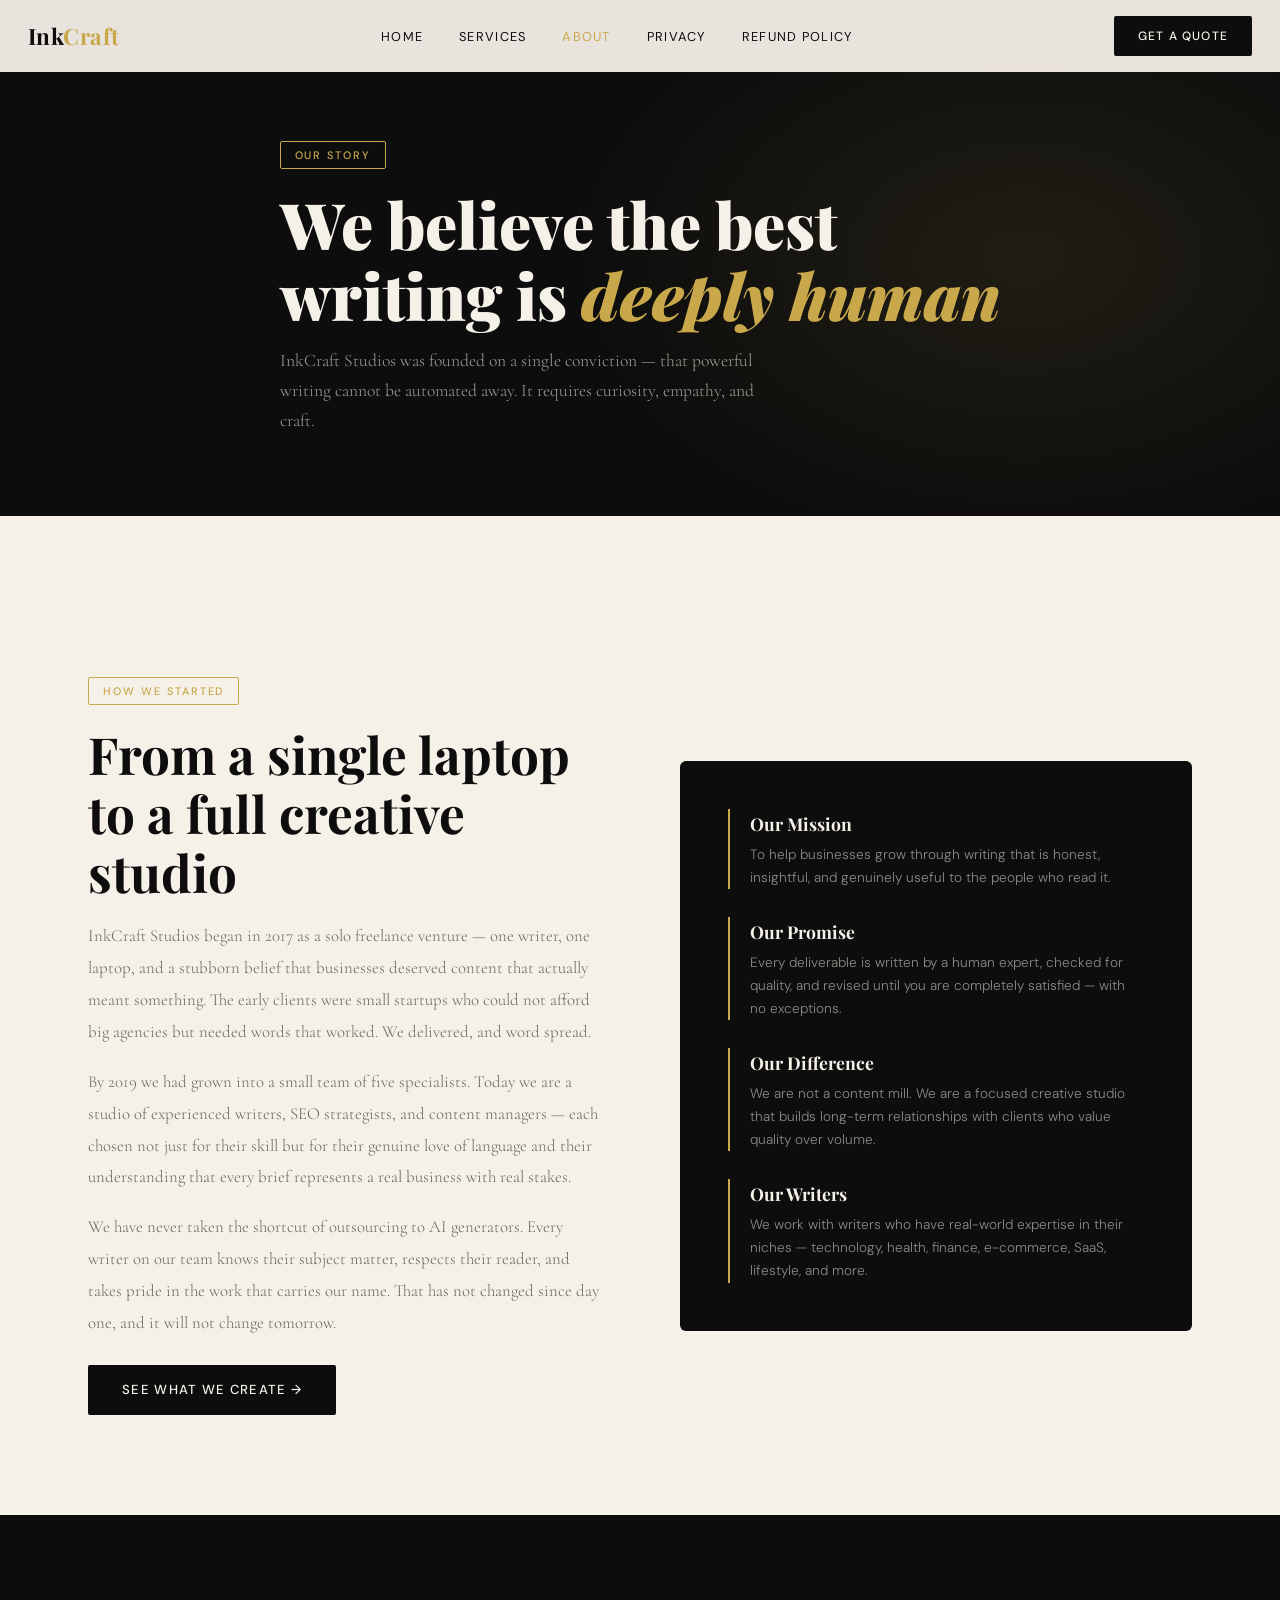
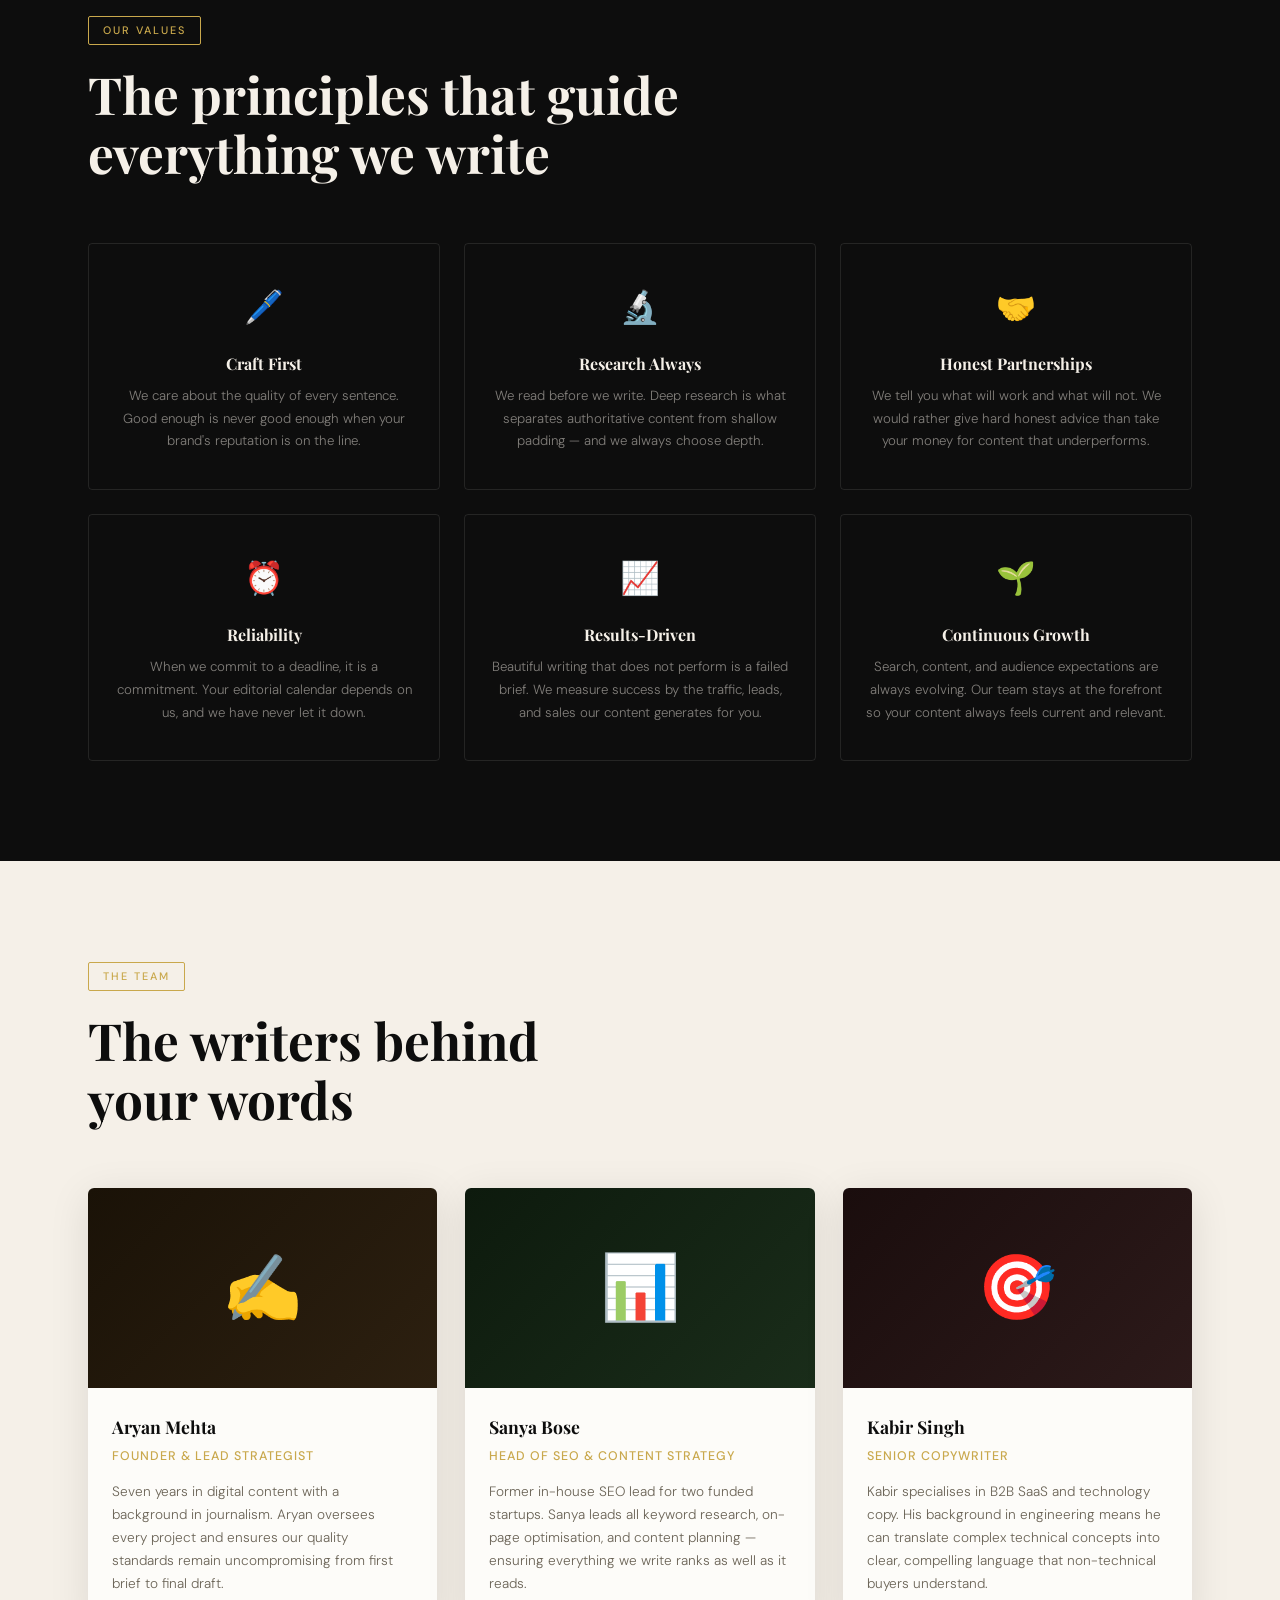
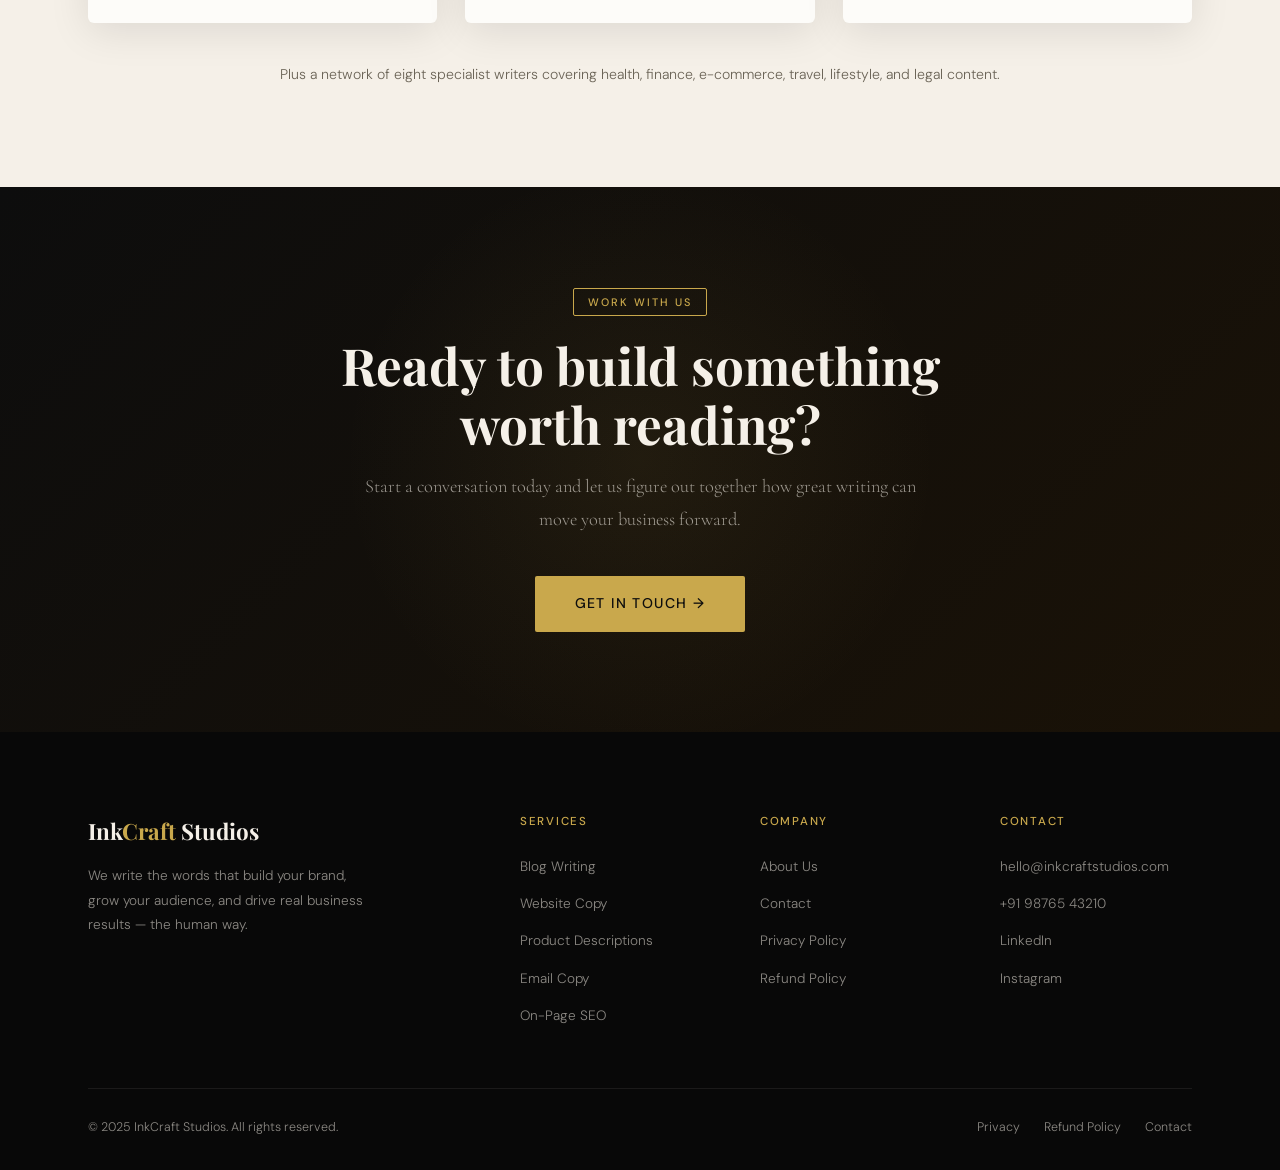
==== about.html @ d83bd99e "Add files via upload" ====
<!DOCTYPE html>
<html lang="en">
<head>
  <meta charset="UTF-8" />
  <meta name="viewport" content="width=device-width, initial-scale=1.0" />
  <title>About Us — InkCraft Studios</title>
  <meta name="description" content="Learn the story behind InkCraft Studios — a team of passionate human writers dedicated to creating content that builds brands, earns trust, and drives growth." />
  <link rel="stylesheet" href="style.css" />
  <style>
    .team-grid { display: grid; grid-template-columns: repeat(3, 1fr); gap: 28px; margin-top: 60px; }
    .team-card { background: var(--white); border-radius: 6px; overflow: hidden; box-shadow: var(--shadow); transition: transform 0.3s; }
    .team-card:hover { transform: translateY(-6px); }
    .team-avatar { height: 200px; display: flex; align-items: center; justify-content: center; font-size: 4rem; }
    .team-avatar.c1 { background: linear-gradient(135deg, #1a1207, #2d2010); }
    .team-avatar.c2 { background: linear-gradient(135deg, #0d1a0d, #1a2d1a); }
    .team-avatar.c3 { background: linear-gradient(135deg, #1a0d0d, #2d1a1a); }
    .team-info { padding: 24px 24px 28px; }
    .team-info h4 { font-family: var(--ff-head); font-size: 1.1rem; font-weight: 700; margin-bottom: 4px; }
    .team-info .role { font-size: 0.78rem; color: var(--gold); font-weight: 500; letter-spacing: 0.08em; text-transform: uppercase; margin-bottom: 12px; }
    .team-info p { font-size: 0.85rem; color: var(--muted); line-height: 1.7; }
    @media(max-width:768px){ .team-grid { grid-template-columns: 1fr; } }
  </style>
</head>
<body class="light-page">

  <!-- ══ NAVBAR ══════════════════════════════════════════════ -->
  <nav class="navbar light-nav">
    <a href="index.html" class="nav-logo">Ink<span>Craft</span></a>
    <ul class="nav-links">
      <li><a href="index.html">Home</a></li>
      <li><a href="services.html">Services</a></li>
      <li><a href="about.html">About</a></li>
      <li><a href="privacy.html">Privacy</a></li>
      <li><a href="refund.html">Refund Policy</a></li>
    </ul>
    <a href="services.html#contact" class="nav-cta">Get a Quote</a>
    <div class="hamburger" aria-label="Open menu" role="button" tabindex="0">
      <span></span><span></span><span></span>
    </div>
  </nav>

  <div class="mobile-menu" aria-hidden="true">
    <button class="mobile-close" aria-label="Close menu">✕</button>
    <a href="index.html">Home</a>
    <a href="services.html">Services</a>
    <a href="about.html">About</a>
    <a href="privacy.html">Privacy</a>
    <a href="refund.html">Refund Policy</a>
    <a href="services.html#contact" class="btn btn-primary">Get a Quote</a>
  </div>

  <!-- ══ PAGE HERO ════════════════════════════════════════════ -->
  <section class="page-hero">
    <div class="page-hero-bg"></div>
    <div class="container page-hero-content">
      <span class="tag">Our Story</span>
      <h1>We believe the best<br>writing is <em>deeply human</em></h1>
      <p>InkCraft Studios was founded on a single conviction — that powerful writing cannot be automated away. It requires curiosity, empathy, and craft.</p>
    </div>
  </section>

  <!-- ══ STORY ═════════════════════════════════════════════════ -->
  <section class="section">
    <div class="container">
      <div class="about-grid">
        <div class="about-text">
          <span class="tag">How We Started</span>
          <h2 class="section-title">From a single laptop<br>to a full creative studio</h2>
          <p>InkCraft Studios began in 2017 as a solo freelance venture — one writer, one laptop, and a stubborn belief that businesses deserved content that actually meant something. The early clients were small startups who could not afford big agencies but needed words that worked. We delivered, and word spread.</p>
          <p>By 2019 we had grown into a small team of five specialists. Today we are a studio of experienced writers, SEO strategists, and content managers — each chosen not just for their skill but for their genuine love of language and their understanding that every brief represents a real business with real stakes.</p>
          <p>We have never taken the shortcut of outsourcing to AI generators. Every writer on our team knows their subject matter, respects their reader, and takes pride in the work that carries our name. That has not changed since day one, and it will not change tomorrow.</p>
          <a href="services.html" class="btn btn-dark" style="margin-top:8px;">See What We Create →</a>
        </div>
        <div class="about-visual reveal">
          <div class="about-highlight">
            <h4>Our Mission</h4>
            <p>To help businesses grow through writing that is honest, insightful, and genuinely useful to the people who read it.</p>
          </div>
          <div class="about-highlight">
            <h4>Our Promise</h4>
            <p>Every deliverable is written by a human expert, checked for quality, and revised until you are completely satisfied — with no exceptions.</p>
          </div>
          <div class="about-highlight">
            <h4>Our Difference</h4>
            <p>We are not a content mill. We are a focused creative studio that builds long-term relationships with clients who value quality over volume.</p>
          </div>
          <div class="about-highlight">
            <h4>Our Writers</h4>
            <p>We work with writers who have real-world expertise in their niches — technology, health, finance, e-commerce, SaaS, lifestyle, and more.</p>
          </div>
        </div>
      </div>
    </div>
  </section>

  <!-- ══ VALUES ════════════════════════════════════════════════ -->
  <section class="section section--dark">
    <div class="container">
      <span class="tag">Our Values</span>
      <h2 class="section-title reveal">The principles that guide<br>everything we write</h2>
      <div class="values-grid">
        <div class="value-card reveal">
          <div class="value-icon">🖊️</div>
          <h4>Craft First</h4>
          <p>We care about the quality of every sentence. Good enough is never good enough when your brand's reputation is on the line.</p>
        </div>
        <div class="value-card reveal">
          <div class="value-icon">🔬</div>
          <h4>Research Always</h4>
          <p>We read before we write. Deep research is what separates authoritative content from shallow padding — and we always choose depth.</p>
        </div>
        <div class="value-card reveal">
          <div class="value-icon">🤝</div>
          <h4>Honest Partnerships</h4>
          <p>We tell you what will work and what will not. We would rather give hard honest advice than take your money for content that underperforms.</p>
        </div>
        <div class="value-card reveal">
          <div class="value-icon">⏰</div>
          <h4>Reliability</h4>
          <p>When we commit to a deadline, it is a commitment. Your editorial calendar depends on us, and we have never let it down.</p>
        </div>
        <div class="value-card reveal">
          <div class="value-icon">📈</div>
          <h4>Results-Driven</h4>
          <p>Beautiful writing that does not perform is a failed brief. We measure success by the traffic, leads, and sales our content generates for you.</p>
        </div>
        <div class="value-card reveal">
          <div class="value-icon">🌱</div>
          <h4>Continuous Growth</h4>
          <p>Search, content, and audience expectations are always evolving. Our team stays at the forefront so your content always feels current and relevant.</p>
        </div>
      </div>
    </div>
  </section>

  <!-- ══ TEAM ══════════════════════════════════════════════════ -->
  <section class="section">
    <div class="container">
      <span class="tag">The Team</span>
      <h2 class="section-title reveal">The writers behind<br>your words</h2>
      <div class="team-grid">
        <div class="team-card reveal">
          <div class="team-avatar c1">✍️</div>
          <div class="team-info">
            <h4>Aryan Mehta</h4>
            <p class="role">Founder &amp; Lead Strategist</p>
            <p>Seven years in digital content with a background in journalism. Aryan oversees every project and ensures our quality standards remain uncompromising from first brief to final draft.</p>
          </div>
        </div>
        <div class="team-card reveal">
          <div class="team-avatar c2">📊</div>
          <div class="team-info">
            <h4>Sanya Bose</h4>
            <p class="role">Head of SEO &amp; Content Strategy</p>
            <p>Former in-house SEO lead for two funded startups. Sanya leads all keyword research, on-page optimisation, and content planning — ensuring everything we write ranks as well as it reads.</p>
          </div>
        </div>
        <div class="team-card reveal">
          <div class="team-avatar c3">🎯</div>
          <div class="team-info">
            <h4>Kabir Singh</h4>
            <p class="role">Senior Copywriter</p>
            <p>Kabir specialises in B2B SaaS and technology copy. His background in engineering means he can translate complex technical concepts into clear, compelling language that non-technical buyers understand.</p>
          </div>
        </div>
      </div>
      <p style="text-align:center; margin-top:40px; color:var(--muted); font-size:0.88rem;">
        Plus a network of eight specialist writers covering health, finance, e-commerce, travel, lifestyle, and legal content.
      </p>
    </div>
  </section>

  <!-- ══ CTA ═══════════════════════════════════════════════════ -->
  <section class="cta-section">
    <div class="container" style="position:relative;z-index:2">
      <span class="tag">Work With Us</span>
      <h2 class="section-title">Ready to build something<br>worth reading?</h2>
      <p class="section-subtitle">Start a conversation today and let us figure out together how great writing can move your business forward.</p>
      <a href="services.html#contact" class="btn btn-primary" style="font-size:0.88rem; padding: 16px 40px;">
        Get in Touch →
      </a>
    </div>
  </section>

  <!-- ══ FOOTER ════════════════════════════════════════════════ -->
  <footer class="footer">
    <div class="container">
      <div class="footer-grid">
        <div class="footer-brand">
          <div class="footer-logo">Ink<span>Craft</span> Studios</div>
          <p>We write the words that build your brand, grow your audience, and drive real business results — the human way.</p>
        </div>
        <div class="footer-col">
          <h5>Services</h5>
          <ul>
            <li><a href="services.html">Blog Writing</a></li>
            <li><a href="services.html">Website Copy</a></li>
            <li><a href="services.html">Product Descriptions</a></li>
            <li><a href="services.html">Email Copy</a></li>
            <li><a href="services.html">On-Page SEO</a></li>
          </ul>
        </div>
        <div class="footer-col">
          <h5>Company</h5>
          <ul>
            <li><a href="about.html">About Us</a></li>
            <li><a href="services.html#contact">Contact</a></li>
            <li><a href="privacy.html">Privacy Policy</a></li>
            <li><a href="refund.html">Refund Policy</a></li>
          </ul>
        </div>
        <div class="footer-col">
          <h5>Contact</h5>
          <ul>
            <li><a href="mailto:hello@inkcraftstudios.com">hello@inkcraftstudios.com</a></li>
            <li><a href="tel:+919876543210">+91 98765 43210</a></li>
            <li><a href="#">LinkedIn</a></li>
            <li><a href="#">Instagram</a></li>
          </ul>
        </div>
      </div>
      <div class="footer-bottom">
        <p>© 2025 InkCraft Studios. All rights reserved.</p>
        <div class="footer-bottom-links">
          <a href="privacy.html">Privacy</a>
          <a href="refund.html">Refund Policy</a>
          <a href="services.html#contact">Contact</a>
        </div>
      </div>
    </div>
  </footer>

  <script src="main.js"></script>
</body>
</html>
---- style.css ----
/* ============================================================
   INKCRAFT STUDIOS — GLOBAL STYLESHEET
   Aesthetic: Editorial luxury — deep ink, warm cream, gold accents
   ============================================================ */

@import url('https://fonts.googleapis.com/css2?family=Playfair+Display:ital,wght@0,400;0,700;0,900;1,400;1,700&family=Cormorant+Garamond:ital,wght@0,300;0,400;0,600;1,300;1,400&family=DM+Sans:wght@300;400;500&display=swap');

/* ── CSS Variables ─────────────────────────────────────────── */
:root {
  --ink:      #0d0d0d;
  --cream:    #f5f0e8;
  --warm:     #ede8dc;
  --gold:     #c9a84c;
  --gold-lt:  #e2c97e;
  --rust:     #a0522d;
  --muted:    #6b6457;
  --white:    #fdfcf9;

  --ff-head:  'Playfair Display', Georgia, serif;
  --ff-sub:   'Cormorant Garamond', Georgia, serif;
  --ff-body:  'DM Sans', sans-serif;

  --ease:     cubic-bezier(0.25, 0.46, 0.45, 0.94);
  --shadow:   0 8px 40px rgba(13,13,13,0.10);
  --shadow-lg:0 20px 60px rgba(13,13,13,0.18);
}

/* ── Reset ─────────────────────────────────────────────────── */
*, *::before, *::after { box-sizing: border-box; margin: 0; padding: 0; }
html { scroll-behavior: smooth; font-size: 16px; }
body {
  background: var(--cream);
  color: var(--ink);
  font-family: var(--ff-body);
  font-weight: 300;
  line-height: 1.7;
  overflow-x: hidden;
}
img { max-width: 100%; display: block; }
a { color: inherit; text-decoration: none; }
ul { list-style: none; }

/* ── Scrollbar ──────────────────────────────────────────────── */
::-webkit-scrollbar { width: 6px; }
::-webkit-scrollbar-track { background: var(--cream); }
::-webkit-scrollbar-thumb { background: var(--gold); border-radius: 3px; }

/* ── Selection ──────────────────────────────────────────────── */
::selection { background: var(--gold); color: var(--ink); }

/* ── Utility ────────────────────────────────────────────────── */
.container { max-width: 1160px; margin: 0 auto; padding: 0 28px; }
.section    { padding: 100px 0; }
.section--dark { background: var(--ink); color: var(--cream); }
.section--warm { background: var(--warm); }

.tag {
  display: inline-block;
  font-family: var(--ff-body);
  font-size: 0.68rem;
  font-weight: 500;
  letter-spacing: 0.18em;
  text-transform: uppercase;
  color: var(--gold);
  border: 1px solid var(--gold);
  padding: 4px 14px;
  border-radius: 2px;
  margin-bottom: 20px;
}

.section-title {
  font-family: var(--ff-head);
  font-size: clamp(2rem, 4vw, 3.2rem);
  font-weight: 700;
  line-height: 1.15;
  margin-bottom: 18px;
}

.section-subtitle {
  font-family: var(--ff-sub);
  font-size: 1.15rem;
  color: var(--muted);
  max-width: 560px;
  line-height: 1.8;
}

/* ── Buttons ────────────────────────────────────────────────── */
.btn {
  display: inline-block;
  padding: 14px 34px;
  border-radius: 2px;
  font-family: var(--ff-body);
  font-size: 0.82rem;
  font-weight: 500;
  letter-spacing: 0.1em;
  text-transform: uppercase;
  cursor: pointer;
  transition: all 0.3s var(--ease);
  border: none;
}

.btn-primary {
  background: var(--gold);
  color: var(--ink);
}
.btn-primary:hover {
  background: var(--gold-lt);
  transform: translateY(-2px);
  box-shadow: 0 8px 24px rgba(201,168,76,0.35);
}

.btn-outline {
  background: transparent;
  color: var(--cream);
  border: 1px solid rgba(245,240,232,0.4);
}
.btn-outline:hover {
  border-color: var(--gold);
  color: var(--gold);
  transform: translateY(-2px);
}

.btn-dark {
  background: var(--ink);
  color: var(--cream);
}
.btn-dark:hover {
  background: #1a1a1a;
  transform: translateY(-2px);
  box-shadow: var(--shadow);
}

/* ── Navigation ─────────────────────────────────────────────── */
.navbar {
  position: fixed;
  top: 0; left: 0; right: 0;
  z-index: 1000;
  padding: 0 28px;
  height: 72px;
  display: flex;
  align-items: center;
  justify-content: space-between;
  transition: all 0.4s var(--ease);
}

.navbar.scrolled {
  background: rgba(13,13,13,0.96);
  backdrop-filter: blur(12px);
  box-shadow: 0 2px 20px rgba(0,0,0,0.3);
}

.navbar.light-nav {
  background: rgba(245,240,232,0.95);
  backdrop-filter: blur(12px);
  box-shadow: 0 1px 0 rgba(13,13,13,0.08);
}

.navbar.light-nav .nav-logo { color: var(--ink); }
.navbar.light-nav .nav-logo span { color: var(--gold); }
.navbar.light-nav .nav-links a { color: var(--ink); }
.navbar.light-nav .nav-links a:hover { color: var(--gold); }
.navbar.light-nav .nav-cta { background: var(--ink); color: var(--cream); }
.navbar.light-nav .hamburger span { background: var(--ink); }

.nav-logo {
  font-family: var(--ff-head);
  font-size: 1.4rem;
  font-weight: 700;
  color: var(--cream);
  letter-spacing: 0.02em;
}
.nav-logo span { color: var(--gold); }

.nav-links {
  display: flex;
  gap: 36px;
  align-items: center;
}
.nav-links a {
  font-size: 0.8rem;
  font-weight: 400;
  letter-spacing: 0.1em;
  text-transform: uppercase;
  color: rgba(245,240,232,0.85);
  transition: color 0.25s;
  position: relative;
}
.nav-links a::after {
  content: '';
  position: absolute;
  bottom: -4px; left: 0;
  width: 0; height: 1px;
  background: var(--gold);
  transition: width 0.3s var(--ease);
}
.nav-links a:hover { color: var(--gold); }
.nav-links a:hover::after { width: 100%; }

.nav-cta {
  font-size: 0.75rem;
  font-weight: 500;
  letter-spacing: 0.1em;
  text-transform: uppercase;
  padding: 10px 24px;
  background: var(--gold);
  color: var(--ink);
  border-radius: 2px;
  transition: all 0.3s var(--ease);
}
.nav-cta:hover { background: var(--gold-lt); transform: translateY(-1px); }

.hamburger {
  display: none;
  flex-direction: column;
  gap: 5px;
  cursor: pointer;
  padding: 4px;
}
.hamburger span {
  display: block;
  width: 24px; height: 2px;
  background: var(--cream);
  transition: all 0.3s;
  border-radius: 2px;
}

/* Mobile nav */
.mobile-menu {
  display: none;
  position: fixed;
  inset: 0;
  background: var(--ink);
  z-index: 999;
  flex-direction: column;
  align-items: center;
  justify-content: center;
  gap: 36px;
}
.mobile-menu.open { display: flex; }
.mobile-menu a {
  font-family: var(--ff-head);
  font-size: 2rem;
  color: var(--cream);
  transition: color 0.25s;
}
.mobile-menu a:hover { color: var(--gold); }
.mobile-close {
  position: absolute;
  top: 24px; right: 28px;
  font-size: 2rem;
  color: var(--cream);
  cursor: pointer;
  background: none; border: none;
}

/* ── HERO (home) ────────────────────────────────────────────── */
.hero {
  min-height: 100vh;
  background: var(--ink);
  display: flex;
  align-items: center;
  position: relative;
  overflow: hidden;
  padding: 120px 28px 80px;
}

.hero-bg {
  position: absolute;
  inset: 0;
  background:
    radial-gradient(ellipse 60% 60% at 70% 40%, rgba(201,168,76,0.12) 0%, transparent 70%),
    radial-gradient(ellipse 40% 40% at 20% 80%, rgba(160,82,45,0.08) 0%, transparent 60%);
}

/* Decorative lines */
.hero-lines {
  position: absolute;
  inset: 0;
  overflow: hidden;
  pointer-events: none;
}
.hero-lines::before {
  content: '';
  position: absolute;
  top: 0; left: 50%;
  width: 1px; height: 100%;
  background: linear-gradient(to bottom, transparent, rgba(201,168,76,0.2), transparent);
}
.hero-lines::after {
  content: '';
  position: absolute;
  top: 30%; left: 0; right: 0;
  height: 1px;
  background: linear-gradient(to right, transparent, rgba(201,168,76,0.15), transparent);
}

.hero-content {
  position: relative;
  z-index: 2;
  max-width: 1160px;
  margin: 0 auto;
  width: 100%;
}

.hero-eyebrow {
  font-family: var(--ff-body);
  font-size: 0.7rem;
  font-weight: 500;
  letter-spacing: 0.22em;
  text-transform: uppercase;
  color: var(--gold);
  display: flex;
  align-items: center;
  gap: 12px;
  margin-bottom: 28px;
  opacity: 0;
  animation: fadeUp 0.8s var(--ease) 0.2s forwards;
}
.hero-eyebrow::before {
  content: '';
  display: block;
  width: 40px; height: 1px;
  background: var(--gold);
}

.hero-heading {
  font-family: var(--ff-head);
  font-size: clamp(3rem, 7vw, 6.5rem);
  font-weight: 900;
  color: var(--cream);
  line-height: 1.0;
  margin-bottom: 30px;
  opacity: 0;
  animation: fadeUp 0.9s var(--ease) 0.4s forwards;
}
.hero-heading em {
  font-style: italic;
  color: var(--gold);
  display: block;
}

.hero-body {
  font-family: var(--ff-sub);
  font-size: 1.2rem;
  color: rgba(245,240,232,0.7);
  max-width: 520px;
  line-height: 1.9;
  margin-bottom: 48px;
  opacity: 0;
  animation: fadeUp 0.9s var(--ease) 0.6s forwards;
}

.hero-actions {
  display: flex;
  gap: 16px;
  flex-wrap: wrap;
  opacity: 0;
  animation: fadeUp 0.9s var(--ease) 0.8s forwards;
}

.hero-scroll {
  position: absolute;
  bottom: 40px; left: 50%;
  transform: translateX(-50%);
  display: flex;
  flex-direction: column;
  align-items: center;
  gap: 8px;
  color: rgba(245,240,232,0.4);
  font-size: 0.65rem;
  letter-spacing: 0.15em;
  text-transform: uppercase;
  animation: bounce 2s infinite;
  z-index: 2;
}
.hero-scroll::after {
  content: '';
  display: block;
  width: 1px;
  height: 48px;
  background: linear-gradient(to bottom, rgba(201,168,76,0.6), transparent);
}

/* ── Stats bar ──────────────────────────────────────────────── */
.stats-bar {
  background: var(--gold);
  padding: 28px 0;
}
.stats-bar .container {
  display: grid;
  grid-template-columns: repeat(4, 1fr);
  gap: 0;
}
.stat-item {
  text-align: center;
  border-right: 1px solid rgba(13,13,13,0.15);
  padding: 8px 24px;
}
.stat-item:last-child { border-right: none; }
.stat-number {
  font-family: var(--ff-head);
  font-size: 2.2rem;
  font-weight: 700;
  color: var(--ink);
  display: block;
}
.stat-label {
  font-size: 0.72rem;
  font-weight: 500;
  letter-spacing: 0.1em;
  text-transform: uppercase;
  color: rgba(13,13,13,0.65);
}

/* ── Why Us (home) ──────────────────────────────────────────── */
.why-grid {
  display: grid;
  grid-template-columns: 1fr 1fr;
  gap: 80px;
  align-items: center;
}
.why-features { display: flex; flex-direction: column; gap: 32px; margin-top: 36px; }
.why-feature {
  display: flex;
  gap: 20px;
  align-items: flex-start;
  opacity: 0;
  transform: translateX(-20px);
  transition: all 0.6s var(--ease);
}
.why-feature.visible { opacity: 1; transform: translateX(0); }
.why-icon {
  width: 44px; height: 44px;
  background: var(--gold);
  border-radius: 2px;
  display: flex;
  align-items: center;
  justify-content: center;
  font-size: 1.1rem;
  flex-shrink: 0;
}
.why-feature h4 {
  font-family: var(--ff-head);
  font-size: 1rem;
  font-weight: 700;
  margin-bottom: 4px;
}
.why-feature p { font-size: 0.88rem; color: var(--muted); }

.why-visual {
  position: relative;
  height: 500px;
}
.why-card {
  position: absolute;
  background: var(--white);
  border-radius: 4px;
  box-shadow: var(--shadow-lg);
  padding: 28px;
}
.why-card--main {
  top: 0; left: 0; right: 40px; bottom: 80px;
  background: var(--ink);
  color: var(--cream);
  display: flex;
  flex-direction: column;
  justify-content: flex-end;
}
.why-card--main h3 {
  font-family: var(--ff-head);
  font-size: 1.6rem;
  font-weight: 700;
  line-height: 1.3;
  margin-bottom: 10px;
}
.why-card--main p { font-size: 0.85rem; color: rgba(245,240,232,0.6); }
.why-card--float {
  bottom: 0; right: 0;
  width: 200px;
  text-align: center;
  border-top: 3px solid var(--gold);
}
.why-card--float .big { font-family: var(--ff-head); font-size: 2.4rem; font-weight: 700; color: var(--gold); }
.why-card--float small { font-size: 0.75rem; color: var(--muted); letter-spacing: 0.05em; }

/* ── Services preview (home) ────────────────────────────────── */
.services-grid {
  display: grid;
  grid-template-columns: repeat(3, 1fr);
  gap: 24px;
  margin-top: 56px;
}
.service-card {
  background: var(--white);
  border: 1px solid rgba(13,13,13,0.08);
  border-radius: 4px;
  padding: 36px 28px;
  transition: all 0.35s var(--ease);
  position: relative;
  overflow: hidden;
}
.service-card::before {
  content: '';
  position: absolute;
  bottom: 0; left: 0;
  width: 100%; height: 3px;
  background: var(--gold);
  transform: scaleX(0);
  transform-origin: left;
  transition: transform 0.4s var(--ease);
}
.service-card:hover { transform: translateY(-6px); box-shadow: var(--shadow-lg); }
.service-card:hover::before { transform: scaleX(1); }
.svc-icon { font-size: 1.8rem; margin-bottom: 16px; }
.svc-title {
  font-family: var(--ff-head);
  font-size: 1.1rem;
  font-weight: 700;
  margin-bottom: 10px;
}
.svc-desc { font-size: 0.85rem; color: var(--muted); line-height: 1.7; }

/* ── Process section ────────────────────────────────────────── */
.process-steps {
  display: grid;
  grid-template-columns: repeat(4, 1fr);
  gap: 0;
  margin-top: 60px;
  position: relative;
}
.process-steps::before {
  content: '';
  position: absolute;
  top: 32px; left: 12%; right: 12%;
  height: 1px;
  background: linear-gradient(to right, transparent, var(--gold-lt), transparent);
}
.process-step { text-align: center; padding: 0 20px; position: relative; }
.step-num {
  width: 64px; height: 64px;
  background: var(--ink);
  color: var(--gold);
  font-family: var(--ff-head);
  font-size: 1.4rem;
  font-weight: 700;
  display: flex;
  align-items: center;
  justify-content: center;
  border-radius: 50%;
  margin: 0 auto 24px;
  border: 2px solid var(--gold);
  position: relative;
  z-index: 1;
}
.process-step h4 {
  font-family: var(--ff-head);
  font-size: 1rem;
  font-weight: 700;
  margin-bottom: 8px;
}
.process-step p { font-size: 0.82rem; color: var(--muted); }

/* ── Testimonials ───────────────────────────────────────────── */
.testimonials-grid {
  display: grid;
  grid-template-columns: repeat(3, 1fr);
  gap: 24px;
  margin-top: 56px;
}
.testimonial-card {
  background: rgba(245,240,232,0.06);
  border: 1px solid rgba(245,240,232,0.12);
  border-radius: 4px;
  padding: 36px 28px;
  position: relative;
  transition: border-color 0.3s;
}
.testimonial-card:hover { border-color: rgba(201,168,76,0.4); }
.quote-mark {
  font-family: var(--ff-head);
  font-size: 5rem;
  line-height: 1;
  color: var(--gold);
  opacity: 0.4;
  position: absolute;
  top: 16px; left: 24px;
}
.testimonial-text {
  font-family: var(--ff-sub);
  font-size: 1rem;
  font-style: italic;
  color: rgba(245,240,232,0.8);
  line-height: 1.85;
  margin-top: 30px;
  margin-bottom: 24px;
}
.testimonial-author { display: flex; align-items: center; gap: 12px; }
.author-avatar {
  width: 44px; height: 44px;
  border-radius: 50%;
  background: var(--gold);
  display: flex;
  align-items: center;
  justify-content: center;
  font-family: var(--ff-head);
  font-weight: 700;
  color: var(--ink);
  font-size: 1rem;
}
.author-info strong {
  display: block;
  font-size: 0.88rem;
  font-weight: 500;
  color: var(--cream);
}
.author-info span { font-size: 0.76rem; color: var(--gold); }
.stars { color: var(--gold); font-size: 0.75rem; letter-spacing: 2px; margin-bottom: 4px; }

/* ── CTA section ────────────────────────────────────────────── */
.cta-section {
  background: linear-gradient(135deg, var(--ink) 0%, #1a1207 100%);
  padding: 100px 0;
  text-align: center;
  position: relative;
  overflow: hidden;
}
.cta-section::before {
  content: '';
  position: absolute;
  top: 50%; left: 50%;
  transform: translate(-50%, -50%);
  width: 600px; height: 600px;
  border-radius: 50%;
  background: radial-gradient(circle, rgba(201,168,76,0.08) 0%, transparent 70%);
}
.cta-section .section-title { color: var(--cream); max-width: 640px; margin: 0 auto 16px; }
.cta-section .section-subtitle { color: rgba(245,240,232,0.6); margin: 0 auto 40px; text-align: center; }

/* ── SERVICES PAGE ──────────────────────────────────────────── */
.page-hero {
  min-height: 50vh;
  background: var(--ink);
  display: flex;
  align-items: center;
  padding: 140px 28px 80px;
  position: relative;
  overflow: hidden;
}
.page-hero-bg {
  position: absolute;
  inset: 0;
  background: radial-gradient(ellipse 50% 80% at 80% 50%, rgba(201,168,76,0.10) 0%, transparent 70%);
}
.page-hero-content { position: relative; z-index: 2; }
.page-hero h1 {
  font-family: var(--ff-head);
  font-size: clamp(2.4rem, 5vw, 4.5rem);
  font-weight: 900;
  color: var(--cream);
  line-height: 1.1;
  margin-bottom: 16px;
}
.page-hero h1 em { font-style: italic; color: var(--gold); }
.page-hero p {
  font-family: var(--ff-sub);
  font-size: 1.1rem;
  color: rgba(245,240,232,0.65);
  max-width: 500px;
}

.all-services-grid {
  display: grid;
  grid-template-columns: repeat(2, 1fr);
  gap: 28px;
  margin-top: 64px;
}
.service-full-card {
  background: var(--white);
  border: 1px solid rgba(13,13,13,0.08);
  border-radius: 6px;
  padding: 44px 36px;
  display: flex;
  gap: 24px;
  align-items: flex-start;
  transition: all 0.35s var(--ease);
  position: relative;
  overflow: hidden;
}
.service-full-card::after {
  content: '';
  position: absolute;
  left: 0; top: 0; bottom: 0;
  width: 3px;
  background: var(--gold);
  transform: scaleY(0);
  transform-origin: top;
  transition: transform 0.4s var(--ease);
}
.service-full-card:hover { transform: translateX(6px); box-shadow: var(--shadow); }
.service-full-card:hover::after { transform: scaleY(1); }
.sfc-icon {
  width: 56px; height: 56px;
  background: var(--ink);
  border-radius: 4px;
  display: flex;
  align-items: center;
  justify-content: center;
  font-size: 1.4rem;
  flex-shrink: 0;
}
.sfc-body h3 {
  font-family: var(--ff-head);
  font-size: 1.2rem;
  font-weight: 700;
  margin-bottom: 8px;
}
.sfc-body p { font-size: 0.87rem; color: var(--muted); line-height: 1.75; margin-bottom: 14px; }
.sfc-tags { display: flex; flex-wrap: wrap; gap: 6px; }
.sfc-tag {
  font-size: 0.68rem;
  font-weight: 500;
  letter-spacing: 0.08em;
  text-transform: uppercase;
  padding: 3px 10px;
  border: 1px solid rgba(13,13,13,0.15);
  border-radius: 2px;
  color: var(--muted);
}

/* ── Pricing ────────────────────────────────────────────────── */
.pricing-grid {
  display: grid;
  grid-template-columns: repeat(3, 1fr);
  gap: 24px;
  margin-top: 60px;
  align-items: start;
}
.pricing-card {
  background: var(--white);
  border: 1px solid rgba(13,13,13,0.10);
  border-radius: 6px;
  padding: 40px 32px;
  position: relative;
  transition: all 0.35s var(--ease);
}
.pricing-card:hover { transform: translateY(-6px); box-shadow: var(--shadow-lg); }
.pricing-card--featured {
  background: var(--ink);
  color: var(--cream);
  border-color: var(--gold);
  transform: scale(1.04);
}
.pricing-card--featured:hover { transform: scale(1.04) translateY(-6px); }
.pricing-badge {
  position: absolute;
  top: -14px; left: 50%;
  transform: translateX(-50%);
  background: var(--gold);
  color: var(--ink);
  font-size: 0.68rem;
  font-weight: 500;
  letter-spacing: 0.1em;
  text-transform: uppercase;
  padding: 4px 16px;
  border-radius: 20px;
}
.pricing-plan {
  font-size: 0.72rem;
  font-weight: 500;
  letter-spacing: 0.15em;
  text-transform: uppercase;
  color: var(--gold);
  margin-bottom: 12px;
}
.pricing-price {
  font-family: var(--ff-head);
  font-size: 3rem;
  font-weight: 700;
  line-height: 1;
  margin-bottom: 6px;
}
.pricing-price sup { font-size: 1.2rem; vertical-align: top; margin-top: 8px; }
.pricing-period { font-size: 0.8rem; color: var(--muted); margin-bottom: 28px; }
.pricing-card--featured .pricing-period { color: rgba(245,240,232,0.5); }
.pricing-features { display: flex; flex-direction: column; gap: 12px; margin-bottom: 32px; }
.pricing-feature {
  display: flex;
  align-items: center;
  gap: 10px;
  font-size: 0.87rem;
}
.pricing-feature::before {
  content: '✓';
  width: 20px; height: 20px;
  background: var(--gold);
  color: var(--ink);
  border-radius: 50%;
  display: flex;
  align-items: center;
  justify-content: center;
  font-size: 0.65rem;
  font-weight: 700;
  flex-shrink: 0;
}
.pricing-card--featured .pricing-feature { color: rgba(245,240,232,0.85); }

/* ── ABOUT PAGE ─────────────────────────────────────────────── */
.about-grid {
  display: grid;
  grid-template-columns: 1fr 1fr;
  gap: 80px;
  align-items: center;
  margin-top: 60px;
}
.about-text .section-subtitle { max-width: 100%; }
.about-text p {
  font-family: var(--ff-sub);
  font-size: 1.05rem;
  color: var(--muted);
  line-height: 1.9;
  margin-bottom: 18px;
}
.about-visual {
  background: var(--ink);
  border-radius: 6px;
  padding: 48px;
  display: flex;
  flex-direction: column;
  gap: 28px;
}
.about-highlight {
  border-left: 2px solid var(--gold);
  padding-left: 20px;
}
.about-highlight h4 {
  font-family: var(--ff-head);
  font-size: 1.1rem;
  color: var(--cream);
  margin-bottom: 4px;
}
.about-highlight p { font-size: 0.85rem; color: rgba(245,240,232,0.55); }

.values-grid {
  display: grid;
  grid-template-columns: repeat(3, 1fr);
  gap: 24px;
  margin-top: 60px;
}
.value-card {
  padding: 36px 24px;
  border: 1px solid rgba(245,240,232,0.1);
  border-radius: 4px;
  text-align: center;
  transition: border-color 0.3s;
}
.value-card:hover { border-color: var(--gold); }
.value-icon { font-size: 2rem; margin-bottom: 16px; }
.value-card h4 {
  font-family: var(--ff-head);
  font-size: 1rem;
  color: var(--cream);
  margin-bottom: 8px;
}
.value-card p { font-size: 0.83rem; color: rgba(245,240,232,0.5); line-height: 1.7; }

/* ── SIMPLE CONTENT PAGES (Privacy, Refund) ─────────────────── */
.content-page {
  max-width: 780px;
  margin: 0 auto;
  padding: 140px 28px 100px;
}
.content-page h1 {
  font-family: var(--ff-head);
  font-size: 2.8rem;
  font-weight: 700;
  margin-bottom: 8px;
}
.content-page .updated {
  font-size: 0.8rem;
  color: var(--muted);
  margin-bottom: 48px;
  padding-bottom: 24px;
  border-bottom: 1px solid rgba(13,13,13,0.1);
}
.content-page h2 {
  font-family: var(--ff-head);
  font-size: 1.4rem;
  font-weight: 700;
  margin: 40px 0 14px;
  color: var(--ink);
}
.content-page p, .content-page li {
  font-family: var(--ff-sub);
  font-size: 1rem;
  color: #4a4540;
  line-height: 1.9;
  margin-bottom: 14px;
}
.content-page ul { padding-left: 20px; }
.content-page li { list-style: disc; }
.content-page strong { color: var(--ink); font-weight: 600; }
.content-page a { color: var(--rust); text-decoration: underline; }
.content-page .highlight-box {
  background: var(--warm);
  border-left: 3px solid var(--gold);
  padding: 20px 24px;
  border-radius: 0 4px 4px 0;
  margin: 28px 0;
}
.content-page .highlight-box p { margin: 0; color: var(--ink); }

/* ── CONTACT / QUICK FORM ───────────────────────────────────── */
.contact-form {
  display: grid;
  grid-template-columns: 1fr 1fr;
  gap: 20px;
  margin-top: 48px;
}
.contact-form .full { grid-column: 1 / -1; }
.form-group { display: flex; flex-direction: column; gap: 6px; }
.form-group label {
  font-size: 0.75rem;
  font-weight: 500;
  letter-spacing: 0.1em;
  text-transform: uppercase;
  color: var(--muted);
}
.form-group input,
.form-group select,
.form-group textarea {
  border: 1px solid rgba(13,13,13,0.2);
  border-radius: 3px;
  padding: 12px 16px;
  font-family: var(--ff-body);
  font-size: 0.9rem;
  color: var(--ink);
  background: var(--white);
  transition: border-color 0.25s;
  resize: vertical;
}
.form-group input:focus,
.form-group select:focus,
.form-group textarea:focus {
  outline: none;
  border-color: var(--gold);
}

/* ── Footer ─────────────────────────────────────────────────── */
.footer {
  background: #080808;
  color: rgba(245,240,232,0.55);
  padding: 80px 0 32px;
}
.footer-grid {
  display: grid;
  grid-template-columns: 2fr 1fr 1fr 1fr;
  gap: 48px;
  margin-bottom: 60px;
}
.footer-brand p {
  font-size: 0.85rem;
  line-height: 1.8;
  margin-top: 14px;
  max-width: 280px;
}
.footer-logo {
  font-family: var(--ff-head);
  font-size: 1.4rem;
  font-weight: 700;
  color: var(--cream);
}
.footer-logo span { color: var(--gold); }
.footer-col h5 {
  font-size: 0.72rem;
  font-weight: 500;
  letter-spacing: 0.15em;
  text-transform: uppercase;
  color: var(--gold);
  margin-bottom: 20px;
}
.footer-col ul { display: flex; flex-direction: column; gap: 10px; }
.footer-col ul li a {
  font-size: 0.85rem;
  transition: color 0.25s;
}
.footer-col ul li a:hover { color: var(--cream); }
.footer-bottom {
  border-top: 1px solid rgba(245,240,232,0.08);
  padding-top: 28px;
  display: flex;
  justify-content: space-between;
  align-items: center;
  font-size: 0.78rem;
}
.footer-bottom-links { display: flex; gap: 24px; }
.footer-bottom-links a { transition: color 0.25s; }
.footer-bottom-links a:hover { color: var(--gold); }

/* ── Animations ─────────────────────────────────────────────── */
@keyframes fadeUp {
  from { opacity: 0; transform: translateY(28px); }
  to   { opacity: 1; transform: translateY(0); }
}
@keyframes bounce {
  0%, 100% { transform: translateX(-50%) translateY(0); }
  50%       { transform: translateX(-50%) translateY(8px); }
}

.reveal {
  opacity: 0;
  transform: translateY(24px);
  transition: opacity 0.7s var(--ease), transform 0.7s var(--ease);
}
.reveal.visible {
  opacity: 1;
  transform: translateY(0);
}

/* ── Responsive ─────────────────────────────────────────────── */
@media (max-width: 1024px) {
  .services-grid      { grid-template-columns: repeat(2, 1fr); }
  .process-steps      { grid-template-columns: repeat(2, 1fr); gap: 40px; }
  .process-steps::before { display: none; }
  .testimonials-grid  { grid-template-columns: repeat(2, 1fr); }
  .footer-grid        { grid-template-columns: 1fr 1fr; gap: 36px; }
  .all-services-grid  { grid-template-columns: 1fr; }
  .pricing-grid       { grid-template-columns: 1fr; }
  .pricing-card--featured { transform: none; }
  .why-grid           { grid-template-columns: 1fr; }
  .why-visual         { height: 300px; }
  .about-grid         { grid-template-columns: 1fr; }
  .values-grid        { grid-template-columns: repeat(2, 1fr); }
}

@media (max-width: 768px) {
  .nav-links, .nav-cta { display: none; }
  .hamburger  { display: flex; }
  .stats-bar .container { grid-template-columns: repeat(2, 1fr); }
  .stat-item:nth-child(2) { border-right: none; }
  .services-grid     { grid-template-columns: 1fr; }
  .testimonials-grid { grid-template-columns: 1fr; }
  .footer-grid       { grid-template-columns: 1fr; }
  .footer-bottom     { flex-direction: column; gap: 12px; text-align: center; }
  .contact-form      { grid-template-columns: 1fr; }
  .contact-form .full { grid-column: 1; }
  .hero-heading      { font-size: clamp(2.4rem, 8vw, 3.5rem); }
  .values-grid       { grid-template-columns: 1fr; }
  .process-steps     { grid-template-columns: 1fr; }
}
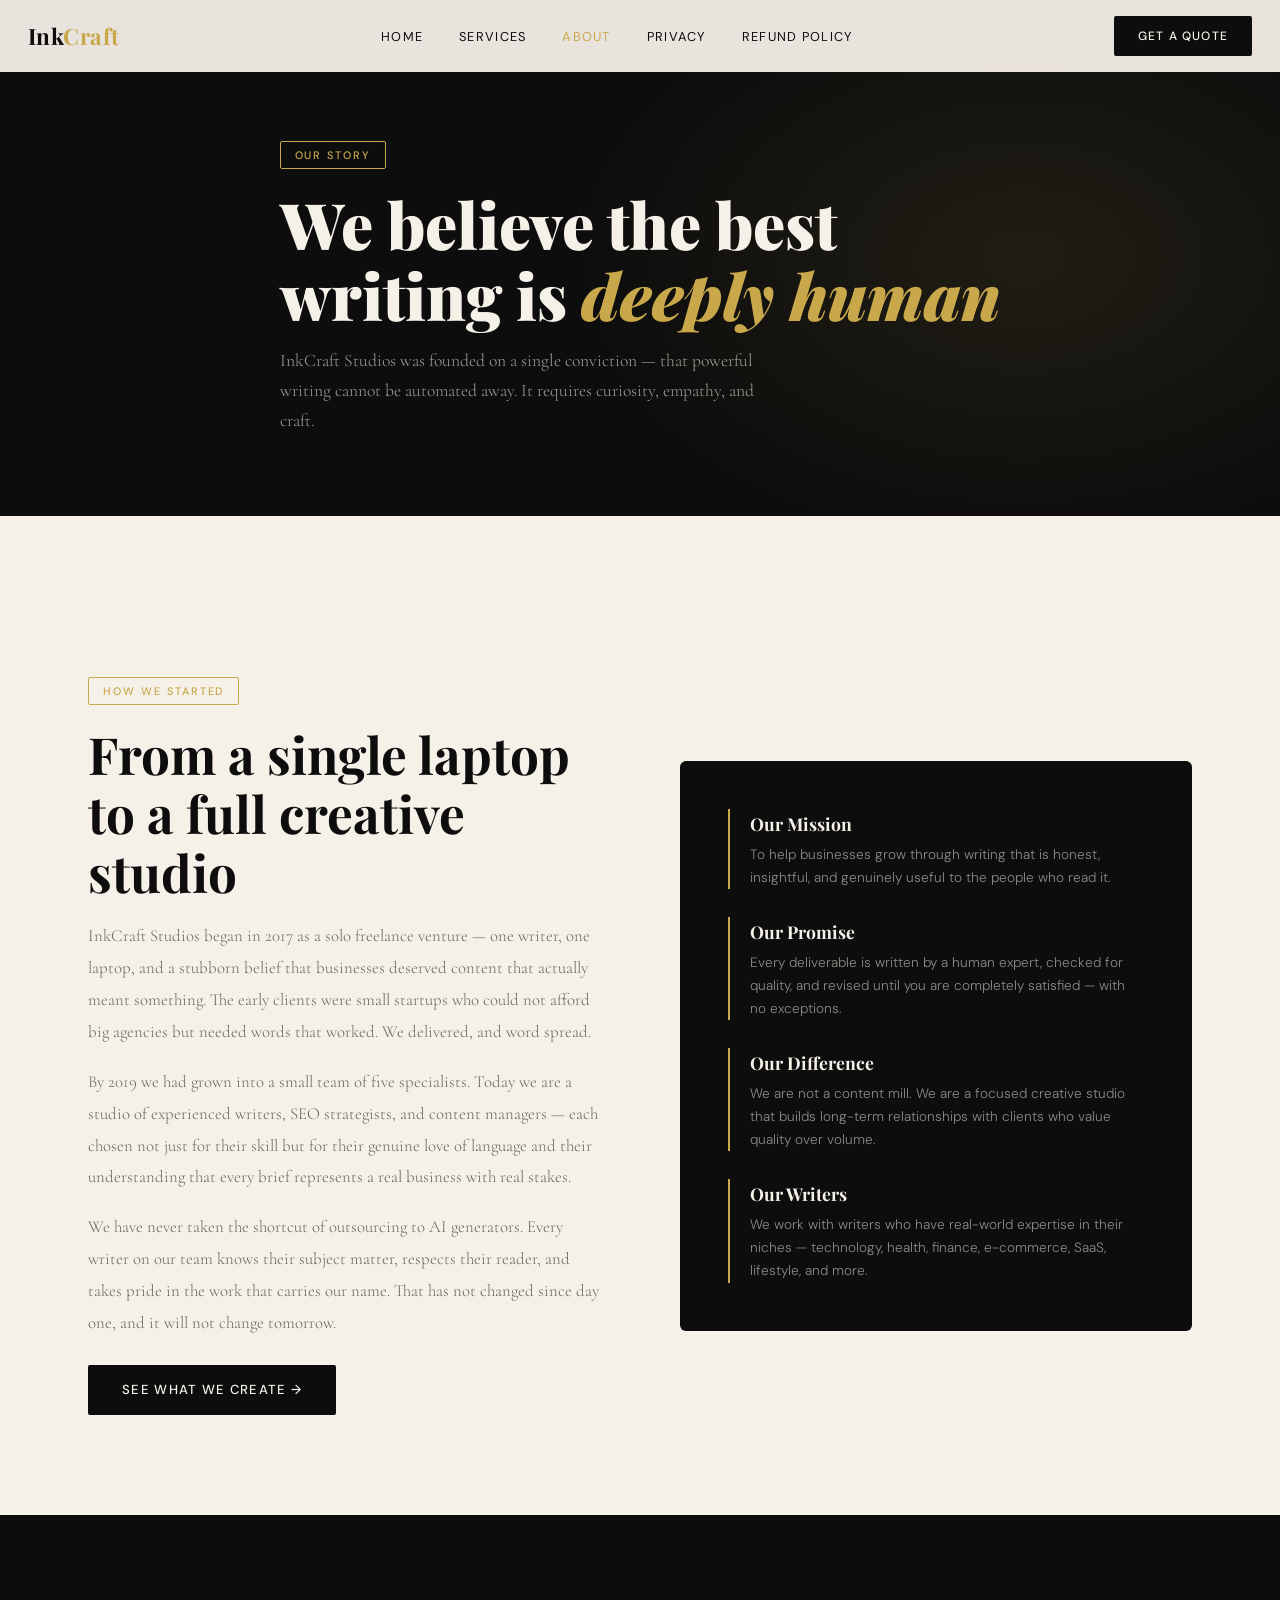
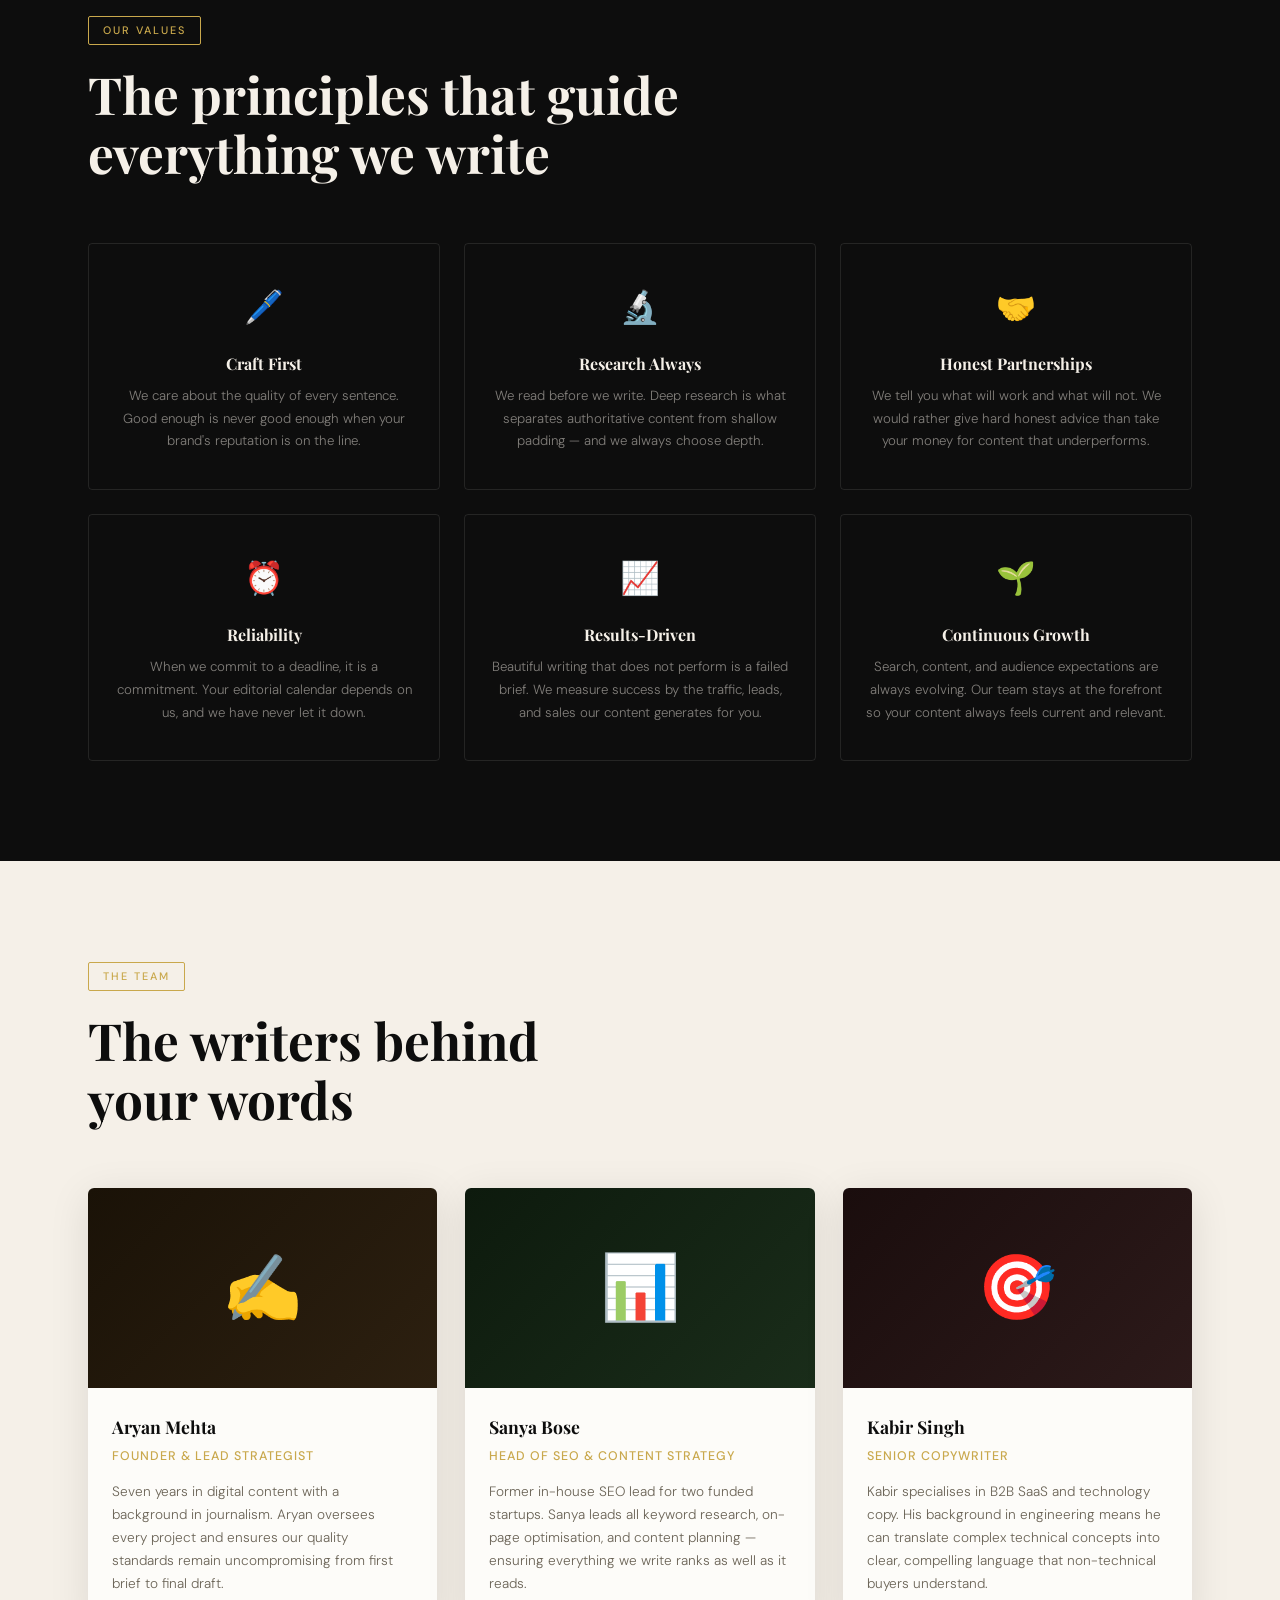
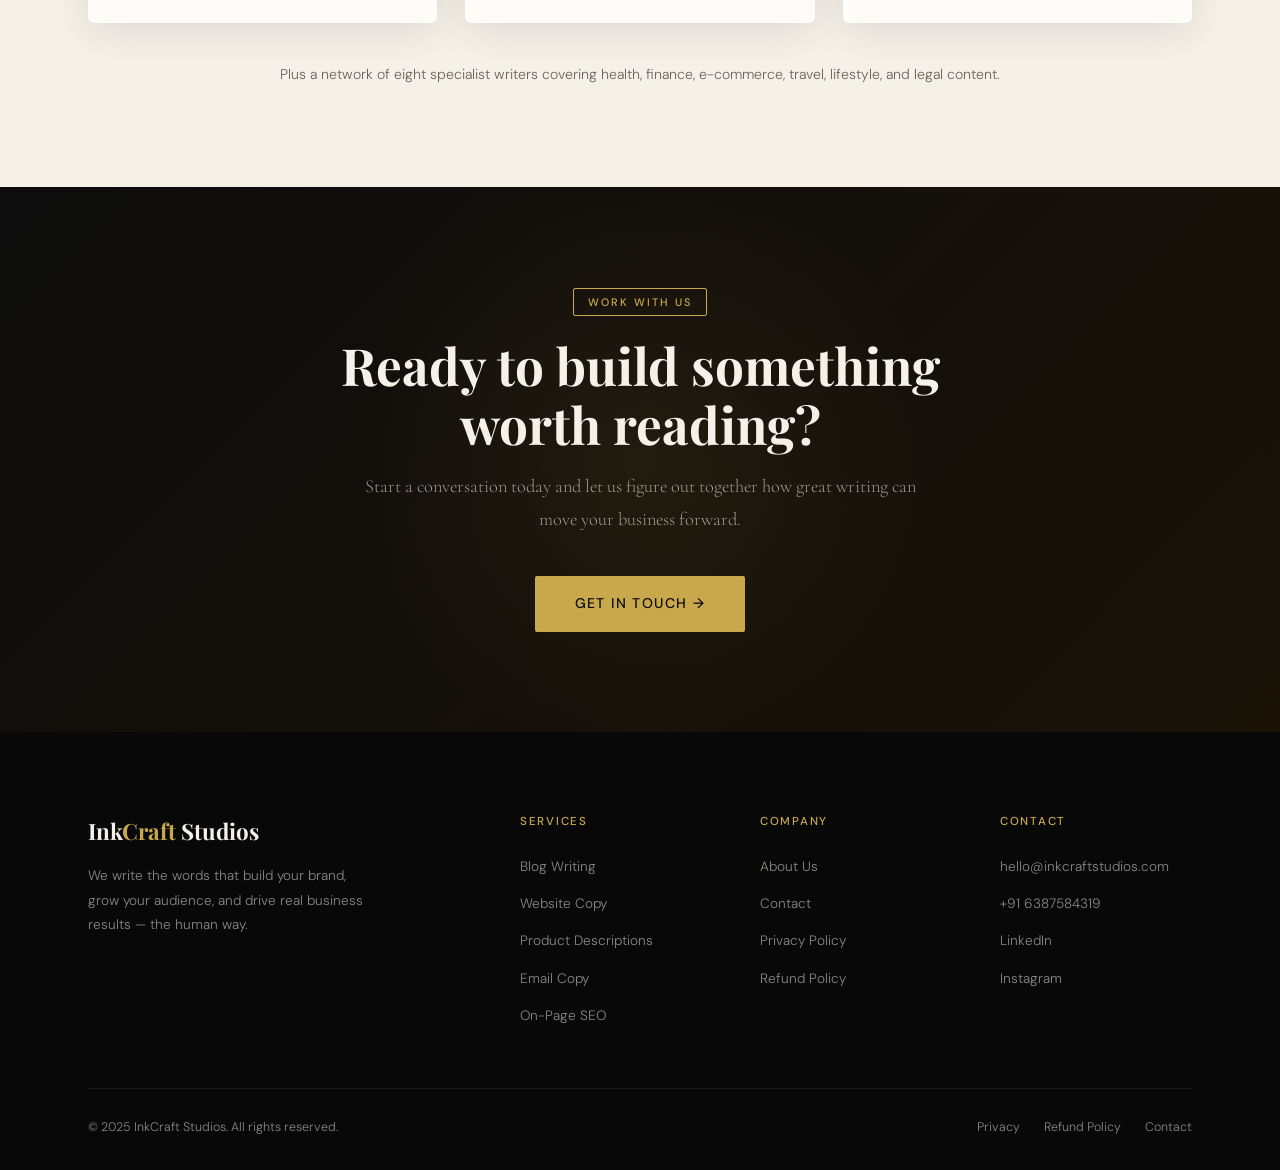
==== commit 78537ad5: "Update about.html" ====
--- a/about.html
+++ b/about.html
@@ -213,7 +213,7 @@
           <h5>Contact</h5>
           <ul>
             <li><a href="mailto:hello@inkcraftstudios.com">hello@inkcraftstudios.com</a></li>
-            <li><a href="tel:+919876543210">+91 98765 43210</a></li>
+            <li><a href="tel:+91 6387584319">+91 6387584319</a></li>
             <li><a href="#">LinkedIn</a></li>
             <li><a href="#">Instagram</a></li>
           </ul>
